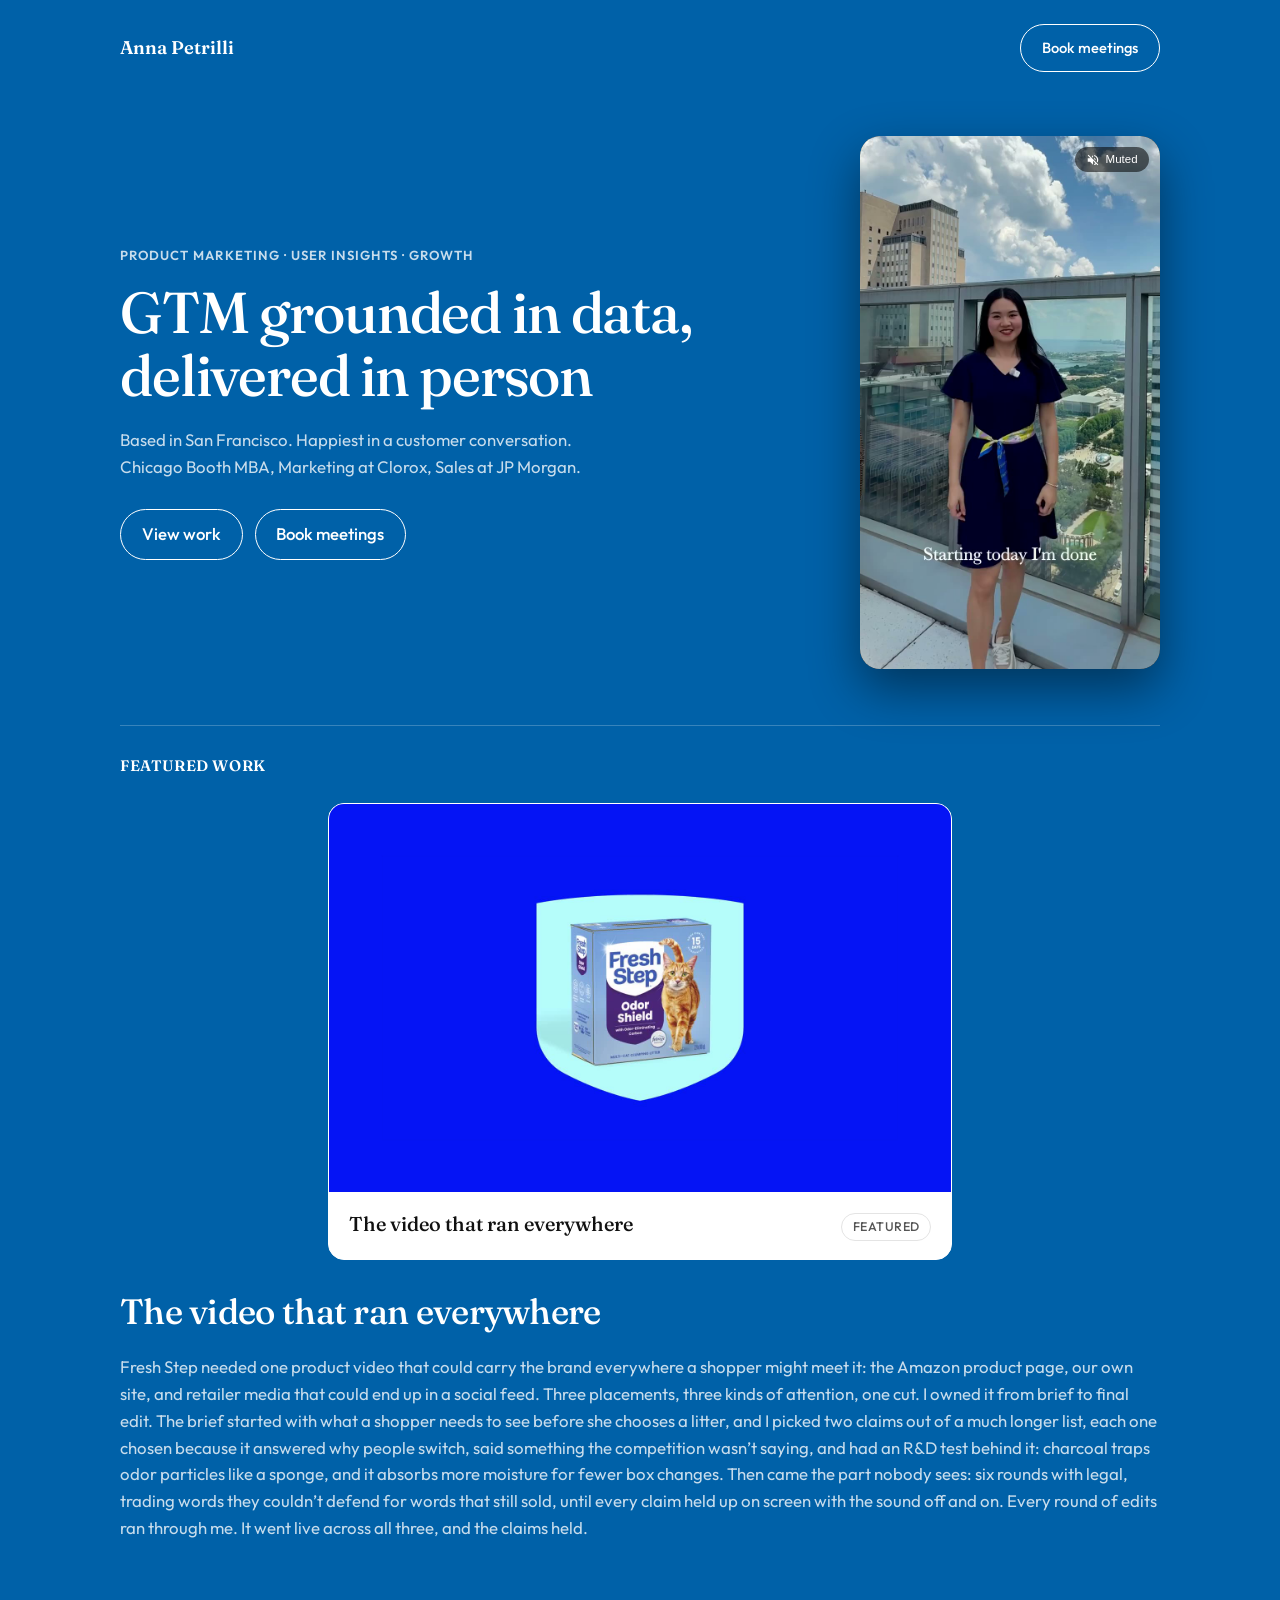
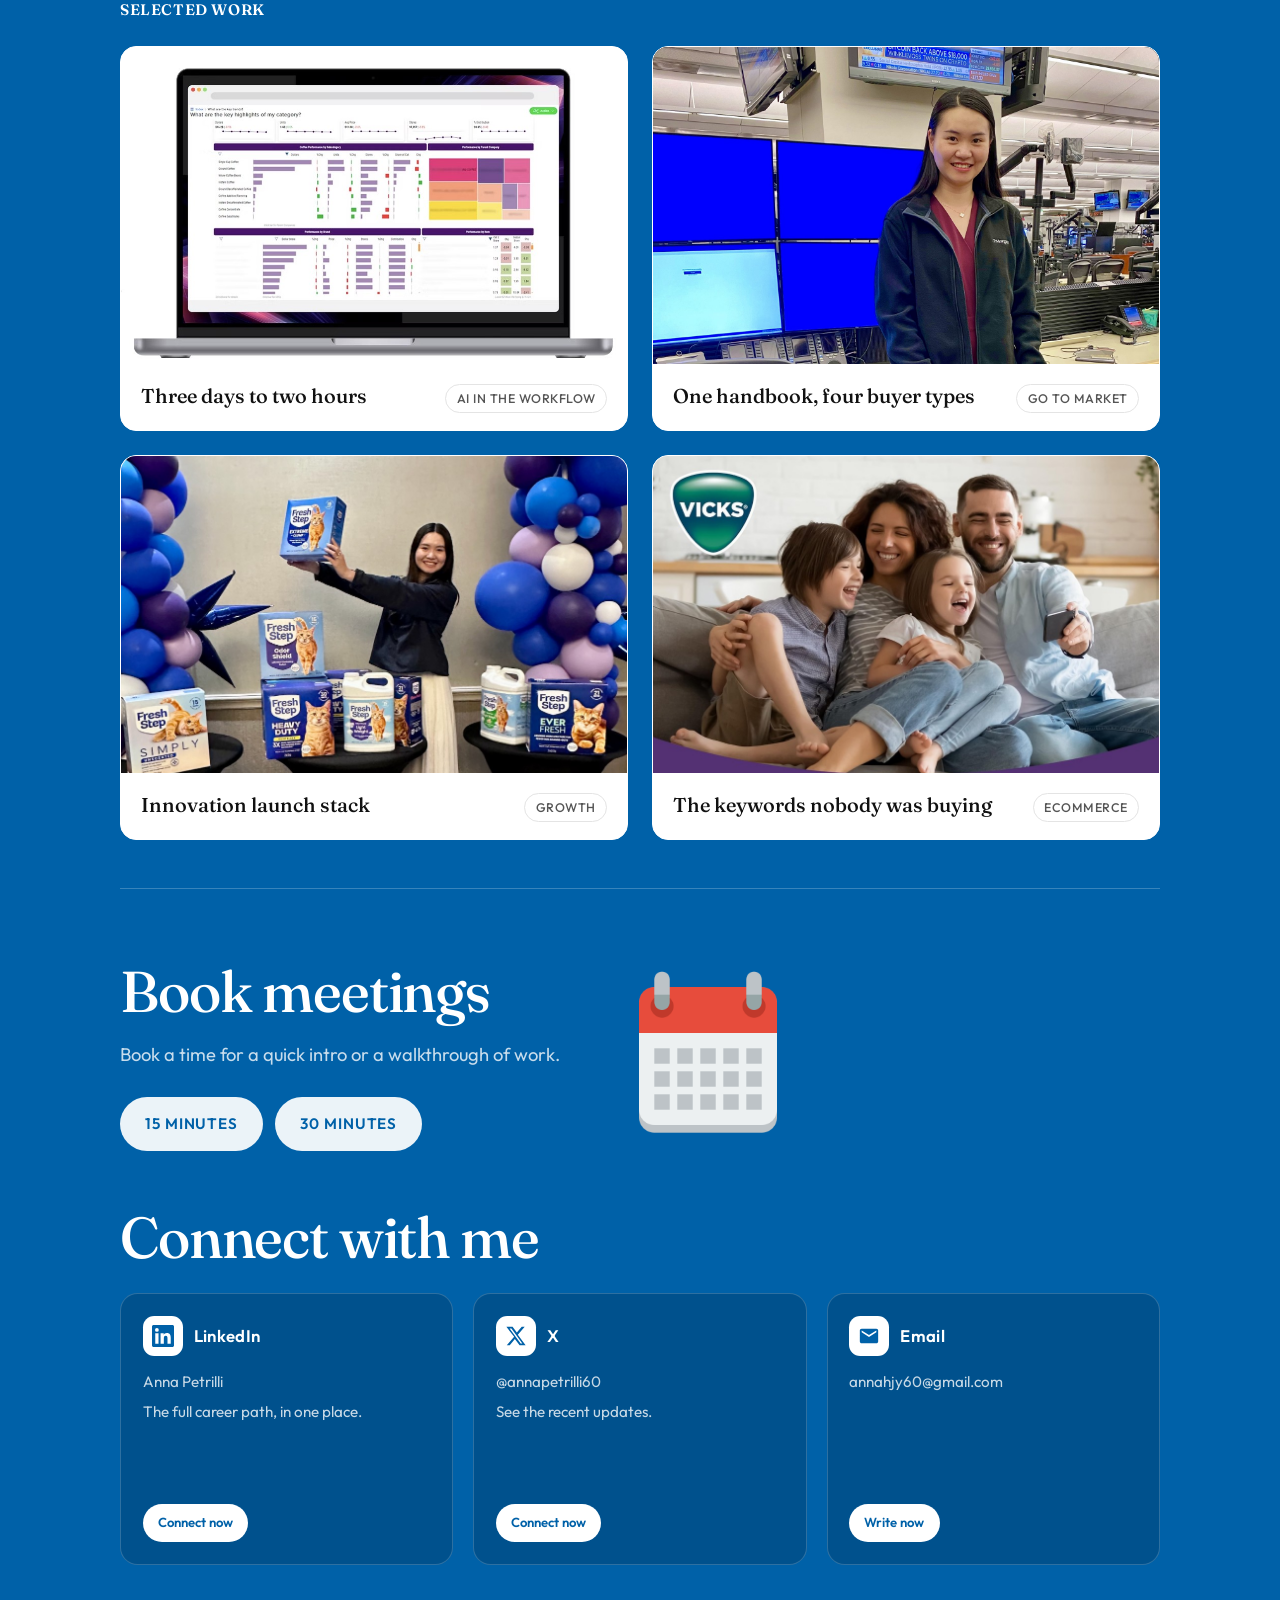
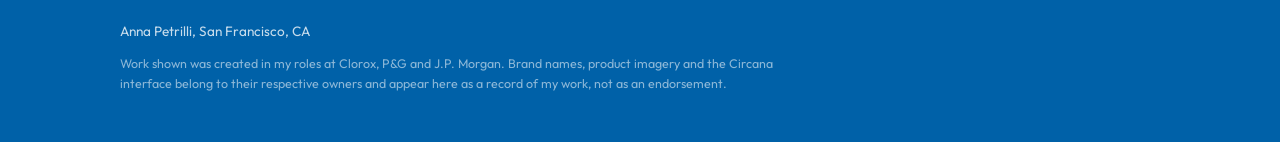
==== index.html @ f895dcdb "Update index.html" ====
<!DOCTYPE html>
<html lang="en">
  <head>
    <meta charset="utf-8" />
    <meta name="viewport" content="width=device-width, initial-scale=1" />
    <title>Anna Petrilli — product marketing</title>
    <meta
      name="description"
      content="Anna Petrilli is a product marketer who turns consumer insight into claims, launches, and the channel math that proves they worked."
    />
    <link rel="icon" href="favicon.svg" type="image/svg+xml" />
    <link rel="icon" href="favicon-32.png" sizes="32x32" type="image/png" />
    <link rel="apple-touch-icon" href="apple-touch-icon.png" />
    <meta name="author" content="Anna Petrilli" />
    <meta property="og:type" content="website" />
    <meta property="article:author" content="Anna Petrilli" />
    <meta property="og:site_name" content="Anna Petrilli" />
    <meta property="og:title" content="Anna Petrilli — GTM grounded in data, delivered in person" />
    <meta
      property="og:description"
      content="Product marketing, consumer insights and growth. Chicago Booth MBA. Brand and ecommerce at Clorox, brand management at P&amp;G, institutional sales at J.P. Morgan."
    />
    <meta property="og:url" content="https://annapetrilli.app/" />
    <meta property="og:image" content="https://annapetrilli.app/images/preview-card-2400.jpg" />
    <meta property="og:image:width" content="2400" />
    <meta property="og:image:height" content="1260" />
    <meta name="twitter:card" content="summary_large_image" />
    <meta name="twitter:site" content="@AnnaPetrilli60" />
    <meta name="twitter:title" content="Anna Petrilli — GTM grounded in data, delivered in person" />
    <meta
      name="twitter:description"
      content="Product marketing, consumer insights and growth. Chicago Booth MBA. Brand and ecommerce at Clorox, brand management at P&amp;G, institutional sales at J.P. Morgan."
    />
    <meta name="twitter:image" content="https://annapetrilli.app/images/preview-card-2400.jpg" />
    <link rel="preconnect" href="https://fonts.googleapis.com" />
    <link rel="preconnect" href="https://fonts.gstatic.com" crossorigin />
    <link
      href="https://fonts.googleapis.com/css2?family=Fraunces:ital,opsz,wght@0,9..144,500;0,9..144,600;1,9..144,500&family=Outfit:wght@400;500;600&display=swap"
      rel="stylesheet"
    />
    <link rel="stylesheet" href="styles.css?v=28" />
  </head>
  <body>
    <header class="site-header">
      <a class="mark" href="#top">Anna Petrilli</a>
      <nav>
        <a class="button" href="#contact">Book meetings</a>
      </nav>
    </header>

    <main id="top">
      <section class="hero">
        <div class="hero-copy">
          <p class="eyebrow">Product marketing · user insights · growth</p>
          <h1>GTM grounded in data, delivered in person</h1>
          <p class="lede">
            Based in San Francisco. Happiest in a customer conversation.<br />
            Chicago Booth MBA, Marketing at Clorox, Sales at JP Morgan.
          </p>
          <div class="hero-actions">
            <a class="button" href="#work">View work</a>
            <a class="button" href="#contact">Book meetings</a>
          </div>
        </div>
        <button
          class="hero-media"
          type="button"
          data-open="hero"
          aria-label="Play the intro with sound"
        >
          <video
            autoplay
            muted
            loop
            playsinline
            poster="media/hero-intro.jpg?v=2"
            aria-label="Anna talking to camera"
          >
            <source src="media/hero-intro.mp4?v=3" type="video/mp4" />
          </video>
          <span class="hero-sound" aria-hidden="true">
            <svg viewBox="0 0 24 24" width="14" height="14">
              <path
                fill="currentColor"
                d="M16.5 12c0-1.77-1.02-3.29-2.5-4.03v2.21l2.45 2.45c.03-.2.05-.41.05-.63zm2.5 0c0 .94-.2 1.82-.54 2.64l1.51 1.51C20.63 14.91 21 13.5 21 12c0-4.28-2.99-7.86-7-8.77v2.06c2.89.86 5 3.54 5 6.71zM4.27 3 3 4.27 7.73 9H3v6h4l5 5v-6.73l4.25 4.25c-.67.52-1.42.93-2.25 1.18v2.06c1.38-.31 2.63-.95 3.69-1.81L19.73 21 21 19.73 4.27 3zM12 4 9.91 6.09 12 8.18V4z"
              />
            </svg>
            Muted
          </span>
        </button>
      </section>

      <section id="work" class="work">
        <h2>Featured work</h2>

        <div class="featured">
          <button class="card" type="button" data-open="spot">
            <div class="card-media">
              <img
                src="media/fresh-step-card.png?v=2"
                alt="Still from the Fresh Step product video"
              />
            </div>
            <div class="card-text">
              <p class="card-title">The video that ran everywhere</p>
              <p class="card-tag">Featured</p>
            </div>
          </button>
        <article class="featured-story">
          <h3>The video that ran everywhere</h3>
          <p>
            Fresh Step needed one product video that could carry the brand
            everywhere a shopper might meet it: the Amazon product page, our own
            site, and retailer media that could end up in a social feed. Three
            placements, three kinds of attention, one cut. I owned it from brief
            to final edit. The brief started with what a shopper needs to see
            before she chooses a litter, and I picked two claims out of a much
            longer list, each one chosen because it answered why people switch,
            said something the competition wasn’t saying, and had an R&amp;D test
            behind it: charcoal traps odor particles like a sponge, and it
            absorbs more moisture for fewer box changes. Then came the part
            nobody sees: six rounds with legal, trading words they couldn’t
            defend for words that still sold, until every claim held up on
            screen with the sound off and on. Every round of edits ran through
            me. It went live across all three, and the claims held.
          </p>
        </article>
        </div>

        <h2>Selected work</h2>
        <div class="grid">

          <button class="card" type="button" data-open="circana">
            <div class="card-media">
              <img
                src="images/circana-dashboard.jpg"
                alt="Circana category dashboard on a laptop"
                loading="lazy"
              />
            </div>
            <div class="card-text">
              <p class="card-title">Three days to two hours</p>
              <p class="card-tag">AI in the workflow</p>
            </div>
          </button>

          <button class="card" type="button" data-open="jpm">
            <div class="card-media">
              <img
                class="jpm-photo"
                src="images/jpm-trading-floor.jpg"
                alt="Anna on the J.P. Morgan trading floor"
                loading="lazy"
              />
            </div>
            <div class="card-text">
              <p class="card-title">One handbook, four buyer types</p>
              <p class="card-tag">Go to market</p>
            </div>
          </button>

          <button class="card" type="button" data-open="launch">
            <div class="card-media">
              <img
                class="launch-photo"
                src="images/fresh-step-launch.jpg?v=2"
                alt="Anna with the Fresh Step innovation lineup"
                loading="lazy"
              />
            </div>
            <div class="card-text">
              <p class="card-title">Innovation launch stack</p>
              <p class="card-tag">Growth</p>
            </div>
          </button>

          <button class="card" type="button" data-open="zzzquil">
            <div class="card-media">
              <img
                src="images/vicks-family.jpg?v=1"
                alt="Vicks family campaign creative"
                loading="lazy"
              />
            </div>
            <div class="card-text">
              <p class="card-title">The keywords nobody was buying</p>
              <p class="card-tag">Ecommerce</p>
            </div>
          </button>
        </div>
      </section>

      <section id="contact" class="contact">
        <div class="get-in-touch">
          <div class="get-in-touch-copy">
            <h2>Book meetings</h2>
            <p>
              Book a time for a quick intro or a walkthrough of work.
            </p>
            <div class="booking">
              <a
                class="button button-solid"
                href="https://cal.com/anna-petrilli/15min-meeting"
                >15 minutes</a
              >
              <a
                class="button button-solid"
                href="https://cal.com/anna-petrilli/30min-meeting"
                >30 minutes</a
              >
            </div>
          </div>
          <img
            class="cal-mark"
            src="images/calendar.png?v=2"
            alt=""
          />
        </div>

        <div class="connect">
          <h2>Connect with me</h2>
          <div class="connect-grid">
            <a
              class="connect-card"
              href="https://www.linkedin.com/in/apetrilli60"
              rel="me"
            >
              <div class="connect-top">
                <span class="connect-icon" aria-hidden="true">
                  <svg viewBox="0 0 24 24" width="22" height="22">
                    <path
                      fill="currentColor"
                      d="M20.45 20.45h-3.55v-5.57c0-1.33-.03-3.04-1.85-3.04-1.85 0-2.14 1.45-2.14 2.94v5.67H9.35V9h3.41v1.56h.05c.48-.9 1.64-1.85 3.37-1.85 3.6 0 4.27 2.37 4.27 5.46v6.28zM5.34 7.43a2.06 2.06 0 1 1 0-4.12 2.06 2.06 0 0 1 0 4.12zM7.12 20.45H3.56V9h3.56v11.45zM22.23 0H1.77C.79 0 0 .77 0 1.73v20.54C0 23.23.79 24 1.77 24h20.46c.98 0 1.77-.77 1.77-1.73V1.73C24 .77 23.21 0 22.23 0z"
                    />
                  </svg>
                </span>
                <span class="connect-label">LinkedIn</span>
              </div>
              <p class="connect-handle">Anna Petrilli</p>
              <p class="connect-copy">The full career path, in one place.</p>
              <span class="connect-cta">Connect now</span>
            </a>

            <a
              class="connect-card"
              href="https://x.com/annapetrilli60"
              rel="me noopener"
            >
              <div class="connect-top">
                <span class="connect-icon" aria-hidden="true">
                  <svg viewBox="0 0 24 24" width="22" height="22">
                    <path
                      fill="currentColor"
                      d="M18.244 2H21.5l-7.5 8.57L22.5 22h-6.59l-5.16-6.74L5.2 22H1.94l8.03-9.17L1.5 2h6.76l4.66 6.18L18.244 2zm-1.16 18.2h1.83L7.01 3.7H5.05l12.03 16.5z"
                    />
                  </svg>
                </span>
                <span class="connect-label">X</span>
              </div>
              <p class="connect-handle">@annapetrilli60</p>
              <p class="connect-copy">See the recent updates.</p>
              <span class="connect-cta">Connect now</span>
            </a>

            <a class="connect-card" href="mailto:annahjy60@gmail.com">
              <div class="connect-top">
                <span class="connect-icon" aria-hidden="true">
                  <svg viewBox="0 0 24 24" width="22" height="22">
                    <path
                      fill="currentColor"
                      d="M20 4H4c-1.1 0-2 .9-2 2v12c0 1.1.9 2 2 2h16c1.1 0 2-.9 2-2V6c0-1.1-.9-2-2-2zm0 4-8 5-8-5V6l8 5 8-5v2z"
                    />
                  </svg>
                </span>
                <span class="connect-label">Email</span>
              </div>
              <p class="connect-handle">annahjy60@gmail.com</p>
              <span class="connect-cta">Write now</span>
            </a>
          </div>
        </div>
      </section>
    </main>

    <footer>
      <p>Anna Petrilli, San Francisco, CA</p>
      <p class="disclaimer">
        Work shown was created in my roles at Clorox, P&amp;G and J.P. Morgan.
        Brand names, product imagery and the Circana interface belong to their
        respective owners and appear here as a record of my work, not as an
        endorsement.
      </p>
    </footer>

    <div hidden>
      <article id="story-hero" data-orientation="portrait">
        <p class="story-tag">Intro</p>
        <h3>Anna Petrilli</h3>
        <video controls preload="metadata" playsinline poster="media/hero-intro.jpg?v=2">
          <source src="media/hero-intro.mp4?v=3" type="video/mp4" />
        </video>
      </article>

      <article id="story-spot">
        <p class="story-tag">Featured · Clorox</p>
        <h3>The video that ran everywhere</h3>
        <video
          controls
          preload="metadata"
          playsinline
          poster="media/fresh-step-poster.jpg"
        >
          <source src="media/fresh-step-60s.mp4" type="video/mp4" />
        </video>
      </article>

      <article id="story-circana">
        <p class="story-tag">AI in the workflow · Clorox</p>
        <h3>Three days to two hours</h3>
        <div class="story-frame">
          <img
            src="images/circana-dashboard.jpg"
            alt="Circana category dashboard on a laptop"
          />
        </div>
        <p>
          Every month, two people spent three days in Excel stitching Circana
          reports together and hunting for why revenue moved. Slow, ad hoc and
          rebuilt from scratch. I consolidated every report into a single pull,
          then built an AI topline analysis skill that reads the drivers behind
          the number, not just the number. Same monthly question. New runtime:
          about two hours. AI didn’t replace anyone’s judgment. It removed
          the grind, so the team spent its time on the only thing that mattered:
          deciding where to act and how to win.
        </p>
      </article>

      <article id="story-jpm">
        <p class="story-tag">Go to market · J.P. Morgan</p>
        <h3>One handbook, four buyer types</h3>
        <div class="story-frame">
          <img
            class="jpm-photo"
            src="images/jpm-trading-floor.jpg"
            alt="Anna on the J.P. Morgan trading floor"
          />
        </div>
        <p>
          A newly formed credit group at J.P. Morgan was sitting on inventory
          nobody had a sales motion for: synthetic credit, tranched exposure,
          assets the bank wanted off its balance sheet. No single buyer wanted
          all of it. So I stopped pitching and started segmenting. Public
          finance buyers could read the tax angle. Credit analyst shops could
          underwrite the risk. Hedge funds wanted the yield. Instead of a pitch
          per buyer, I built one handbook organized by asset, so a client on the
          West Coast roadshow could pick what was worth a second conversation.
          Roadshow follow ups generated an additional $300MM in traded
          notional, 200% above expectations.
        </p>
      </article>

      <article id="story-launch">
        <p class="story-tag">Growth · Clorox</p>
        <h3>Innovation launch stack</h3>
        <div class="story-frame">
          <img
            class="launch-photo"
            src="images/fresh-step-launch.jpg?v=2"
            alt="Anna with the Fresh Step innovation lineup"
          />
        </div>
        <p>
          Specialty brands were crowding the litter aisle, and Fresh Step needed
          an innovation launch that would actually move. I built the whole stack
          behind it: the claim, the creative, the consumer test that proved the
          claim landed, and the forecast that told Walmart and Target what to
          expect. Then I walked into those retail meetings and presented it. Two
          months after launch, sales were up 60 percent against the prior
          period. Not because any single piece was clever, but because each
          piece was built to prove the one before it.
        </p>
      </article>

      <article id="story-zzzquil">
        <p class="story-tag">Ecommerce · P&amp;G</p>
        <h3>The keywords nobody was buying</h3>
        <div class="story-frame">
          <img
            src="images/vicks-family.jpg?v=1"
            alt="Vicks family campaign creative"
          />
        </div>
        <p>
          ZzzQuil Kids was telling parents it worked faster. Parents weren’t
          buying speed. They were buying a quiet house and a kid who slept
          through the night. I moved the brand from the functional claim to the
          emotional one, and the imagery from kids alone to parent and child
          together. Then I looked at where the money was going on Amazon: paid
          search sat on branded terms and a narrow phrase like “children’s
          sleep,” while the traffic lived in “kids sleep” and Spanish category
          terms nobody had bought. I rebuilt the keyword list and the listing’s
          hidden search terms around the language shoppers actually used.
          Conversion rose 15 percent.
        </p>
      </article>
    </div>

    <dialog class="story-dialog" id="story-dialog" aria-labelledby="dialog-title">
      <button class="dialog-close" type="button" aria-label="Close story">
        Close
      </button>
      <div class="dialog-body"></div>
    </dialog>

    <script src="script.js?v=11"></script>
  </body>
</html>
---- styles.css ----
:root {
  --paper: #0061a8;
  --ink: #fff;
  --muted: rgba(255, 255, 255, 0.78);
  --rule: rgba(255, 255, 255, 0.22);
  --card: #fff;
  --card-ink: #111;
  --card-muted: #555;
  --card-rule: #e4e4e4;
  --accent: #fff;
  --accent-hover: #d6e8f5;
  --tile: #00487d;
  --tile-alt: #003d6b;
}

*,
*::before,
*::after {
  box-sizing: border-box;
}

html {
  scroll-behavior: smooth;
}

body {
  margin: 0;
  min-height: 100vh;
  color: var(--ink);
  background: var(--paper);
  font-family: Outfit, system-ui, sans-serif;
  font-size: 1.05rem;
  line-height: 1.6;
}

a {
  color: var(--accent);
  text-underline-offset: 0.18em;
}

a:hover {
  color: var(--accent-hover);
}

.site-header,
main,
footer {
  width: min(1040px, calc(100% - 2.5rem));
  margin-inline: auto;
}

.site-header {
  display: flex;
  align-items: center;
  justify-content: space-between;
  gap: 1rem;
  padding: 1.5rem 0 0;
}

.mark {
  margin: 0;
  color: var(--ink);
  font-family: Fraunces, Georgia, serif;
  font-size: 1.15rem;
  font-weight: 600;
  text-decoration: none;
}

nav {
  display: flex;
  gap: 1.25rem;
  font-size: 0.92rem;
}

nav a {
  color: var(--muted);
  text-decoration: none;
}

nav a:hover {
  color: var(--ink);
}

nav .button {
  color: var(--ink);
}

nav .button:hover {
  background: var(--ink);
  color: var(--paper);
}

/* Hero */

.hero {
  display: grid;
  grid-template-columns: 1.4fr 1fr;
  align-items: center;
  gap: 3rem;
  padding: 4rem 0 3.5rem;
}

.eyebrow {
  margin: 0 0 1rem;
  color: var(--muted);
  font-size: 0.82rem;
  font-weight: 600;
  letter-spacing: 0.08em;
  text-transform: uppercase;
}

h1 {
  margin: 0 0 1.25rem;
  font-family: Fraunces, Georgia, serif;
  font-size: clamp(2.2rem, 5.2vw, 3.6rem);
  font-weight: 500;
  font-optical-sizing: auto;
  line-height: 1.08;
  letter-spacing: -0.02em;
}

.lede {
  margin: 0 0 1.75rem;
  max-width: 34rem;
  color: var(--muted);
}

.hero-actions {
  display: flex;
  flex-wrap: wrap;
  align-items: center;
  gap: 0.75rem;
}

.button {
  display: inline-flex;
  align-items: center;
  gap: 0.45rem;
  padding: 0.7rem 1.3rem;
  border: 1px solid var(--ink);
  border-radius: 999px;
  background: transparent;
  color: var(--ink);
  font-weight: 500;
  text-decoration: none;
}

.button:hover {
  background: var(--ink);
  color: var(--paper);
}

.button-solid,
.button-nav {
  border-color: transparent;
  background: rgba(255, 255, 255, 0.92);
  color: var(--paper);
  font-size: 0.82rem;
  font-weight: 600;
  letter-spacing: 0.06em;
  text-transform: uppercase;
}

.button-solid:hover,
.button-nav:hover {
  background: #fff;
  color: var(--paper);
}

.button-solid {
  font-size: 0.95rem;
  padding: 0.85rem 1.5rem;
}

.hero-media {
  position: relative;
  display: block;
  justify-self: end;
  width: min(100%, 300px);
  aspect-ratio: 9 / 16;
  padding: 0;
  overflow: hidden;
  border: 0;
  border-radius: 1.25rem;
  background: #111;
  box-shadow: 0 20px 50px rgba(0, 0, 0, 0.45);
  cursor: pointer;
  transition: transform 0.2s ease, box-shadow 0.2s ease;
}

.hero-media:hover,
.hero-media:focus-visible {
  transform: translateY(-3px);
  box-shadow: 0 26px 60px rgba(0, 0, 0, 0.5);
}

.hero-media video {
  display: block;
  width: 100%;
  height: 100%;
  object-fit: cover;
}

.hero-sound {
  position: absolute;
  top: 0.7rem;
  right: 0.7rem;
  display: inline-flex;
  align-items: center;
  gap: 0.35rem;
  padding: 0.35rem 0.7rem;
  border-radius: 999px;
  background: rgba(0, 0, 0, 0.55);
  color: #fff;
  font-size: 0.72rem;
  font-weight: 500;
  line-height: 1;
}

/* Sections */

.work {
  padding: 0 0 3rem;
  border-top: 1px solid var(--rule);
}

.featured {
  margin-bottom: 3.5rem;
}

.featured .card {
  width: min(100%, 60%);
  margin-inline: auto;
}

.featured .card-media {
  aspect-ratio: 16 / 10;
  background: #0515f5;
}

.featured-story {
  max-width: none;
  padding: 1.5rem 0 0;
}

.featured-story h3 {
  margin: 0 0 0.85rem;
  font-family: Fraunces, Georgia, serif;
  font-size: clamp(1.6rem, 3.2vw, 2.2rem);
  font-weight: 500;
  letter-spacing: -0.02em;
}

.featured-story p {
  margin: 0;
  color: var(--muted);
}

.contact {
  border-top: 1px solid var(--rule);
}

h2 {
  margin: 1.75rem 0 1.5rem;
  font-family: Fraunces, Georgia, serif;
  font-size: 0.95rem;
  font-weight: 600;
  letter-spacing: 0.04em;
  text-transform: uppercase;
}

/* Work grid */

.grid {
  display: grid;
  grid-template-columns: repeat(2, 1fr);
  gap: 1.5rem;
}

.card {
  display: block;
  width: 100%;
  margin: 0;
  padding: 0;
  overflow: hidden;
  border: 1px solid var(--card);
  border-radius: 1rem;
  background: var(--card);
  color: var(--card-ink);
  font: inherit;
  text-align: left;
  text-decoration: none;
  cursor: pointer;
  transition: transform 0.2s ease, box-shadow 0.2s ease;
}

.card:hover {
  color: var(--card-ink);
  transform: translateY(-3px);
  box-shadow: 0 14px 34px rgba(0, 0, 0, 0.22);
}

.card-media {
  aspect-ratio: 16 / 10;
  overflow: hidden;
  background: #111;
}

.card-media img,
.card-media video {
  display: block;
  width: 100%;
  height: 100%;
  object-fit: cover;
}

.jpm-photo {
  object-position: 58% 40%;
}

.tile {
  display: flex;
  flex-direction: column;
  align-items: flex-start;
  justify-content: flex-end;
  padding: 1.5rem;
  background: var(--tile);
  color: var(--ink);
}

.tile-alt {
  background: var(--tile-alt);
}

.tile .big {
  font-family: Fraunces, Georgia, serif;
  font-size: clamp(3rem, 7vw, 4.5rem);
  font-weight: 500;
  line-height: 1;
  letter-spacing: -0.03em;
}

.tile .small {
  margin-top: 0.5rem;
  font-size: 0.95rem;
  opacity: 0.85;
}

.card-text {
  display: flex;
  align-items: baseline;
  justify-content: space-between;
  gap: 1rem;
  padding: 1rem 1.25rem 1.1rem;
}

.card-title {
  margin: 0;
  font-family: Fraunces, Georgia, serif;
  font-size: 1.25rem;
  font-weight: 500;
}

.card-tag {
  margin: 0;
  flex-shrink: 0;
  padding: 0.2rem 0.65rem;
  border: 1px solid var(--card-rule);
  border-radius: 999px;
  color: var(--card-muted);
  font-size: 0.78rem;
  font-weight: 500;
  letter-spacing: 0.04em;
  text-transform: uppercase;
}

/* Story overlay */

.story-dialog {
  width: min(800px, calc(100% - 2rem));
  max-height: min(88vh, 900px);
  padding: 1.5rem 1.5rem 1.75rem;
  overflow: auto;
  border: 1px solid #fff;
  border-radius: 1rem;
  background: #fff;
  color: var(--card-ink);
  box-shadow: 0 24px 80px rgba(0, 0, 0, 0.7);
}

.story-dialog.video-only {
  width: min(1120px, calc(100% - 1.5rem));
  max-height: min(94vh, 920px);
  padding: 0.7rem 0.75rem 0.85rem;
}

.story-dialog.video-only .story-tag,
.story-dialog.video-only h3 {
  display: none;
}

/* The [open] guard keeps the closed dialog's UA display: none intact. */
.story-dialog.video-only[open] {
  display: flex;
  flex-direction: column;
}

.story-dialog.video-only .dialog-body {
  order: 1;
}

.story-dialog.video-only .dialog-close {
  order: 2;
  margin: 0.7rem auto 0;
}

.story-dialog.video-only video {
  width: 100%;
  max-height: calc(94vh - 3.25rem);
  margin: 0;
  object-fit: contain;
}

/* Portrait clips are sized off viewport height so they never letterbox. */
.story-dialog.video-only.video-portrait {
  width: min(26rem, 48vh, calc(100% - 1.5rem));
}

.story-dialog.video-only.video-portrait video {
  aspect-ratio: 9 / 16;
  object-fit: cover;
}

.dialog-close {
  display: block;
  margin: 0 0 1.25rem auto;
  padding: 0.35rem 0.7rem;
  border: 1px solid var(--card-ink);
  border-radius: 999px;
  background: transparent;
  color: var(--card-ink);
  font: inherit;
  font-size: 0.85rem;
  cursor: pointer;
}

.dialog-close:hover {
  background: var(--card-ink);
  color: #fff;
}

.story-tag {
  margin: 0 0 0.35rem;
  color: var(--card-muted);
  font-size: 0.8rem;
  font-weight: 600;
  letter-spacing: 0.06em;
  text-transform: uppercase;
}

.dialog-body h3 {
  margin: 0 0 1rem;
  font-family: Fraunces, Georgia, serif;
  font-size: 1.6rem;
  font-weight: 500;
  letter-spacing: -0.01em;
}

.dialog-body p {
  margin: 0;
  color: var(--card-muted);
}

.dialog-body video {
  display: block;
  width: 100%;
  margin: 0 0 1.1rem;
  border-radius: 0.6rem;
  background: #000;
}

.dialog-body .story-frame {
  aspect-ratio: 16 / 9;
  overflow: hidden;
  margin: 0 0 1.1rem;
  border-radius: 0.6rem;
  background: #111;
}

.dialog-body .story-frame img {
  display: block;
  width: 100%;
  height: 100%;
  object-fit: cover;
  margin: 0;
}

.dialog-body .jpm-photo {
  object-position: 58% 40%;
}

/* Contact and footer */

.contact {
  padding: 4.5rem 0 3.5rem;
}

.get-in-touch {
  display: flex;
  align-items: center;
  gap: 3.5rem;
  padding-bottom: 3.5rem;
}

.get-in-touch-copy {
  max-width: 40rem;
}

.get-in-touch h2,
.connect h2 {
  margin: 0 0 1rem;
  font-family: Fraunces, Georgia, serif;
  font-size: clamp(2.2rem, 5.2vw, 3.6rem);
  font-weight: 500;
  font-optical-sizing: auto;
  line-height: 1.08;
  letter-spacing: -0.02em;
  text-transform: none;
}

.cal-mark {
  width: min(11.5rem, 32vw);
  height: auto;
  flex-shrink: 0;
}

.get-in-touch p {
  margin: 0 0 1.75rem;
  max-width: 28rem;
  color: var(--muted);
  font-size: 1.15rem;
}

.booking {
  display: flex;
  flex-wrap: wrap;
  gap: 0.75rem;
}

.connect h2 {
  margin-bottom: 1.5rem;
}

.connect-grid {
  display: grid;
  grid-template-columns: repeat(3, 1fr);
  gap: 1.25rem;
}

.connect-card {
  display: flex;
  flex-direction: column;
  min-height: 17rem;
  padding: 1.4rem 1.35rem 1.35rem;
  border: 1px solid rgba(255, 255, 255, 0.18);
  border-radius: 1.1rem;
  background: rgba(0, 40, 72, 0.28);
  color: var(--ink);
  text-decoration: none;
}

.connect-card:hover {
  background: rgba(0, 32, 60, 0.45);
  color: var(--ink);
}

.connect-top {
  display: flex;
  align-items: center;
  gap: 0.7rem;
}

.connect-icon {
  display: grid;
  place-items: center;
  width: 2.5rem;
  height: 2.5rem;
  border-radius: 0.7rem;
  background: #fff;
  color: var(--paper);
}

.connect-label {
  font-weight: 600;
  letter-spacing: 0.02em;
}

.connect-handle {
  margin: 0.85rem 0 0.4rem;
  color: var(--muted);
  font-size: 0.95rem;
}

.connect-copy {
  margin: 0 0 1.4rem;
  color: var(--muted);
  font-size: 0.95rem;
}

.connect-cta {
  margin-top: auto;
  align-self: flex-start;
  padding: 0.55rem 0.95rem;
  border-radius: 999px;
  background: #fff;
  color: var(--paper);
  font-size: 0.82rem;
  font-weight: 600;
}

footer {
  padding: 0 0 3rem;
}

footer p {
  margin: 0;
  color: var(--muted);
  font-size: 0.85rem;
}

@media (max-width: 760px) {
  .site-header,
  main,
  footer {
    width: min(1040px, calc(100% - 2rem));
  }

  .hero {
    grid-template-columns: 1fr;
    gap: 2rem;
    padding-top: 2.5rem;
  }

  .hero-media {
    justify-self: start;
    width: min(100%, 240px);
  }

  .grid {
    grid-template-columns: 1fr;
  }

  .featured {
    margin-bottom: 2.5rem;
  }

  .featured .card {
    width: 100%;
  }

  .card-text {
    flex-direction: column;
    align-items: flex-start;
    gap: 0.5rem;
  }

  .connect-grid {
    grid-template-columns: 1fr;
  }

  .cal-mark {
    width: 5.5rem;
  }

  nav {
    align-items: center;
  }
}

.disclaimer {
  margin-top: 0.75rem;
  max-width: 44rem;
  font-size: 0.78rem;
  opacity: 0.7;
}
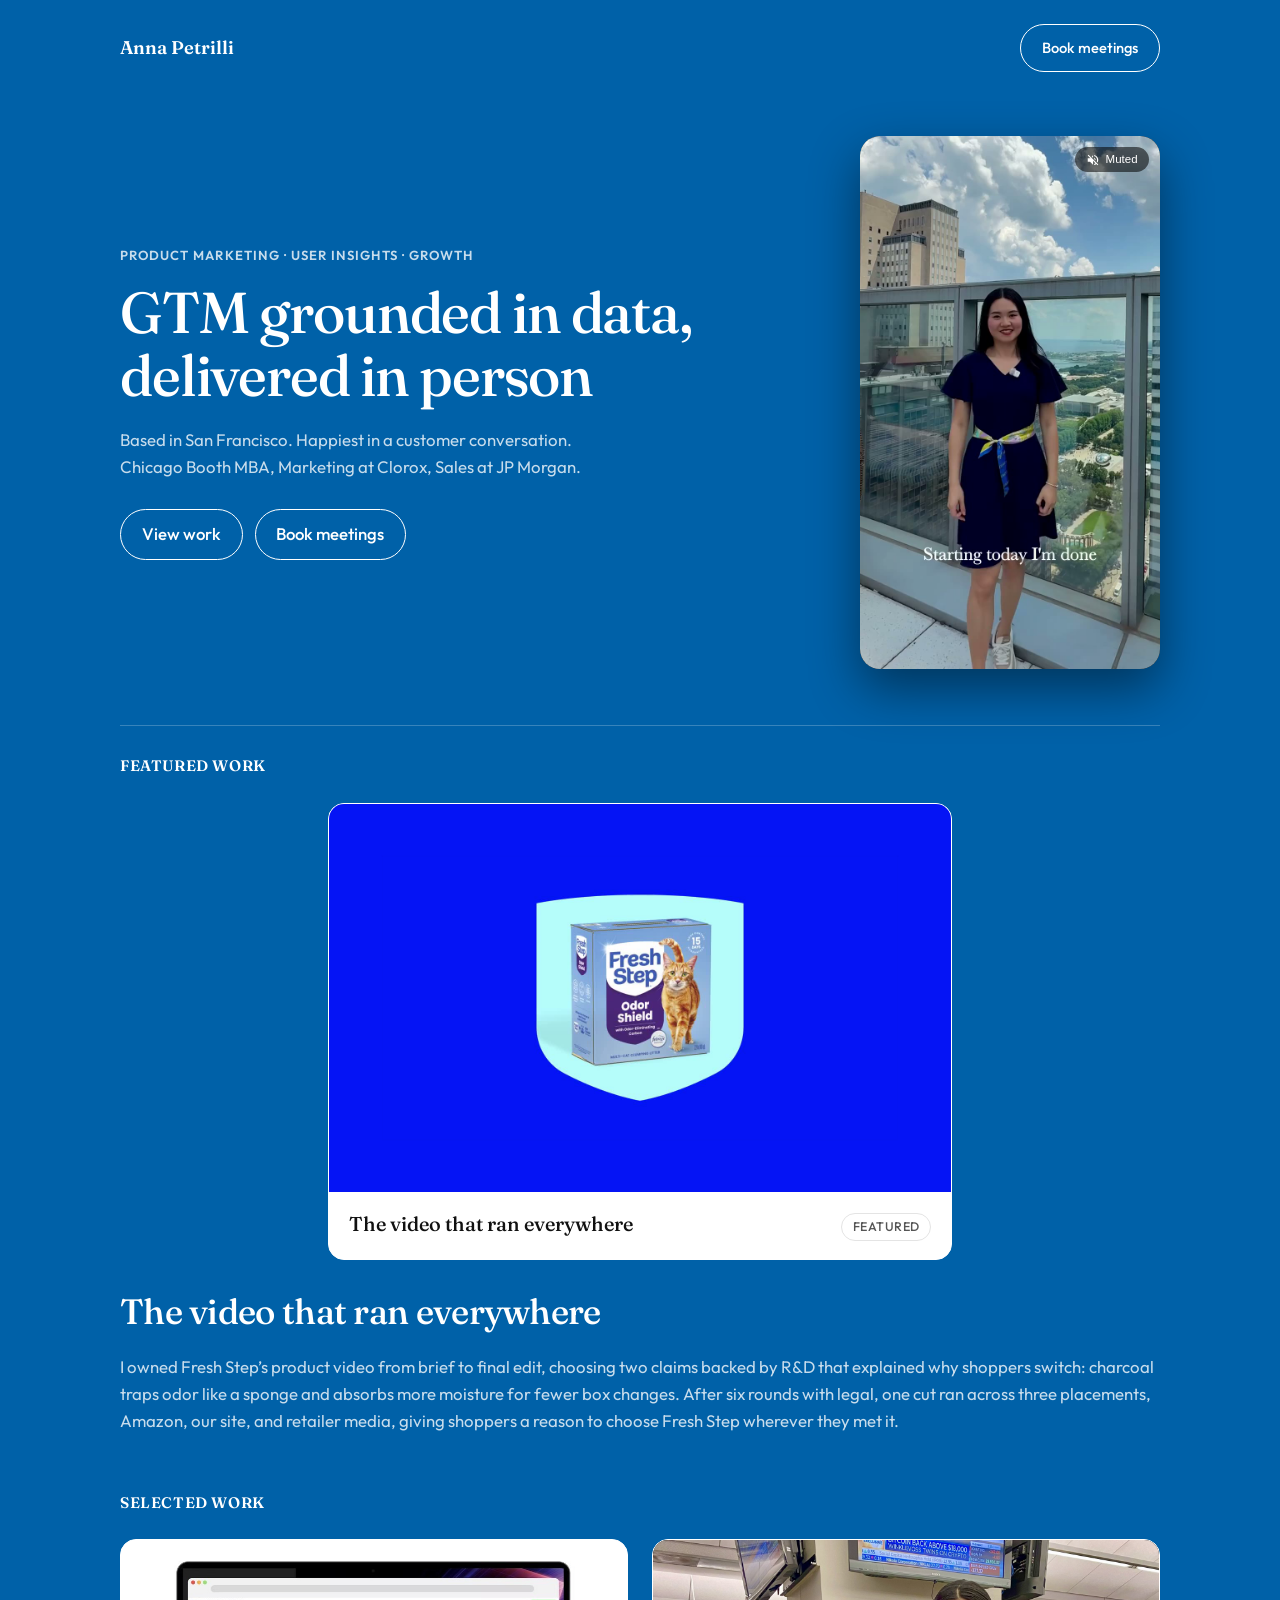
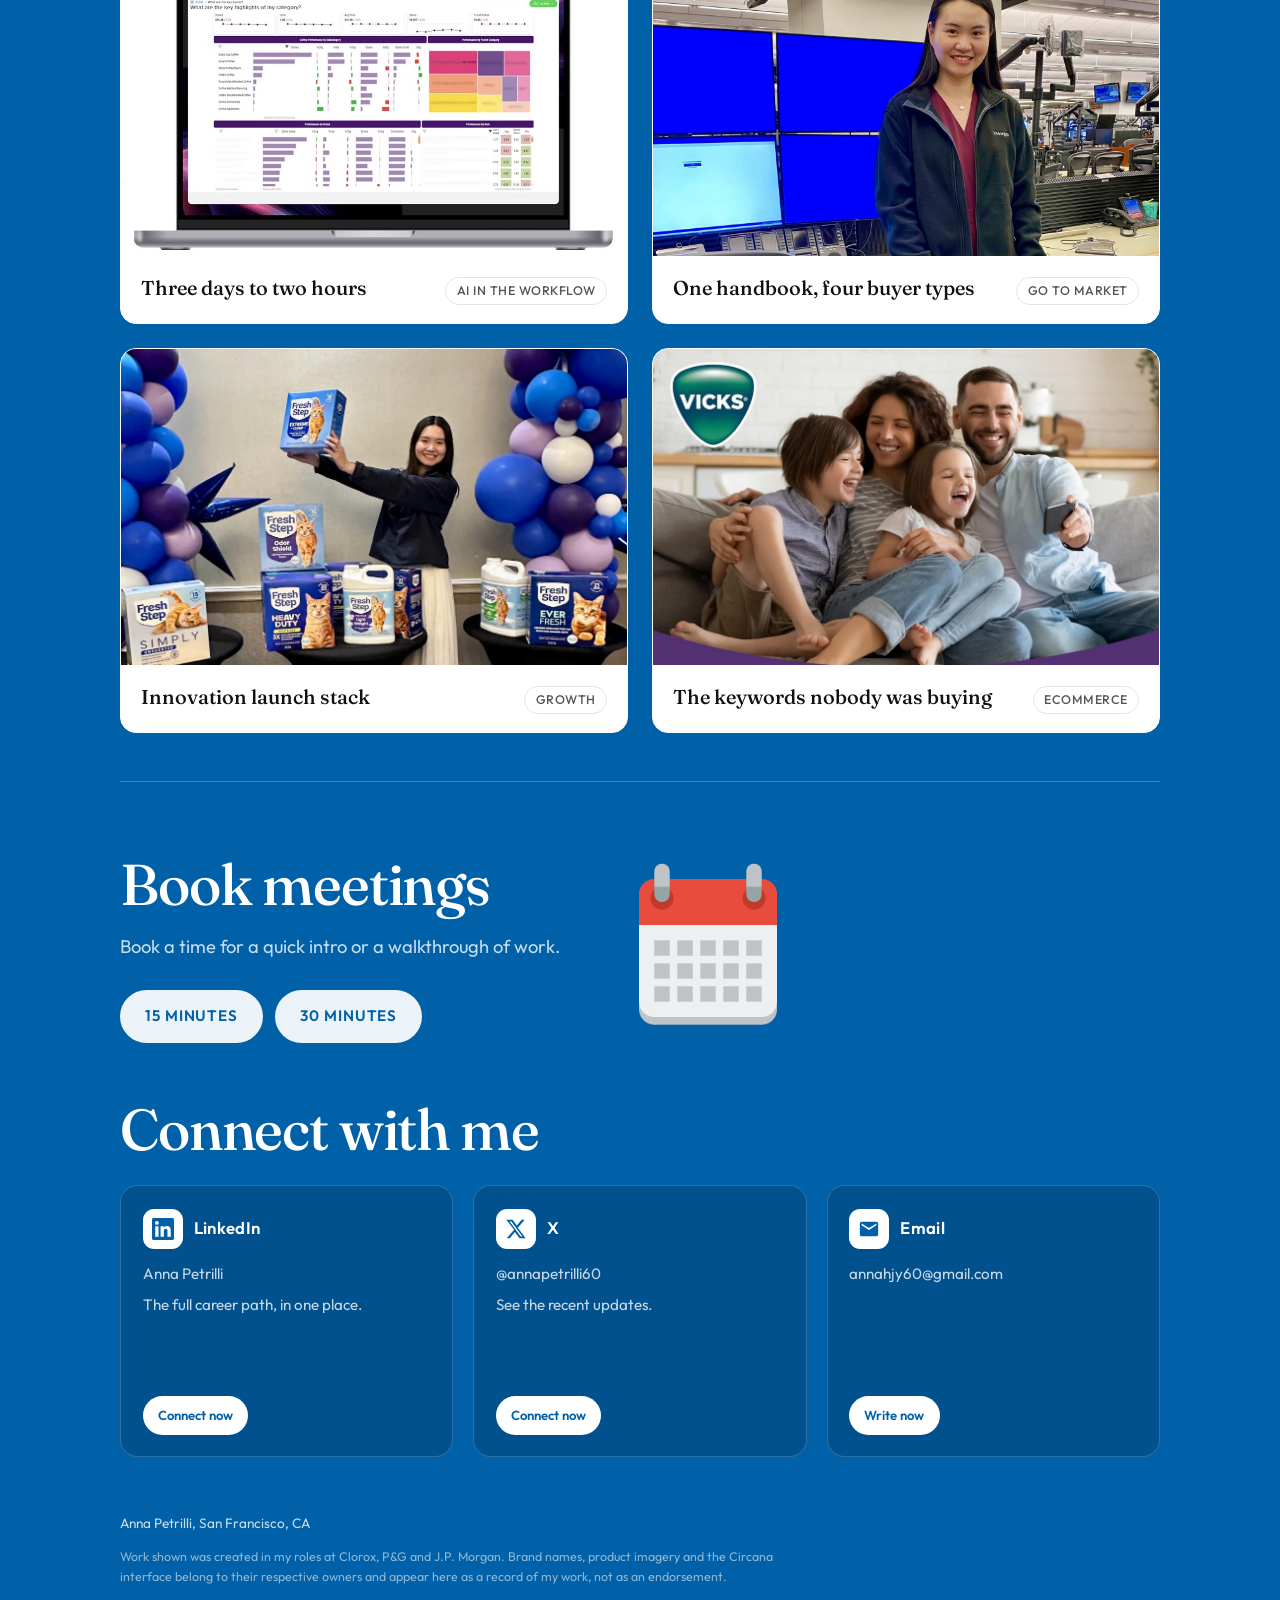
==== commit fe5a32aa: "featured work copy" ====
--- a/index.html
+++ b/index.html
@@ -38,7 +38,7 @@
       href="https://fonts.googleapis.com/css2?family=Fraunces:ital,opsz,wght@0,9..144,500;0,9..144,600;1,9..144,500&family=Outfit:wght@400;500;600&display=swap"
       rel="stylesheet"
     />
-    <link rel="stylesheet" href="styles.css?v=28" />
+    <link rel="stylesheet" href="styles.css?v=29" />
   </head>
   <body>
     <header class="site-header">
@@ -109,20 +109,12 @@
         <article class="featured-story">
           <h3>The video that ran everywhere</h3>
           <p>
-            Fresh Step needed one product video that could carry the brand
-            everywhere a shopper might meet it: the Amazon product page, our own
-            site, and retailer media that could end up in a social feed. Three
-            placements, three kinds of attention, one cut. I owned it from brief
-            to final edit. The brief started with what a shopper needs to see
-            before she chooses a litter, and I picked two claims out of a much
-            longer list, each one chosen because it answered why people switch,
-            said something the competition wasn’t saying, and had an R&amp;D test
-            behind it: charcoal traps odor particles like a sponge, and it
-            absorbs more moisture for fewer box changes. Then came the part
-            nobody sees: six rounds with legal, trading words they couldn’t
-            defend for words that still sold, until every claim held up on
-            screen with the sound off and on. Every round of edits ran through
-            me. It went live across all three, and the claims held.
+            I owned Fresh Step’s product video from brief to final edit,
+            choosing two claims backed by R&amp;D that explained why shoppers
+            switch: charcoal traps odor like a sponge and absorbs more moisture
+            for fewer box changes. After six rounds with legal, one cut ran
+            across three placements, Amazon, our site, and retailer media,
+            giving shoppers a reason to choose Fresh Step wherever they met it.
           </p>
         </article>
         </div>
@@ -312,6 +304,23 @@
         >
           <source src="media/fresh-step-60s.mp4" type="video/mp4" />
         </video>
+        <p>
+          Fresh Step needed one product video that could carry the brand
+          everywhere a shopper might meet it: the Amazon product page, our own
+          site, and retailer media that could end up in a social feed. Three
+          placements, three kinds of attention, one cut. I owned it from brief
+          to final edit. The brief started with what a shopper needs to see
+          before she chooses a litter, and I picked two claims out of a much
+          longer list, each one chosen because it answered why people switch,
+          said something the competition wasn’t saying, and had an R&amp;D test
+          behind it: charcoal traps odor particles like a sponge, and it
+          absorbs more moisture for fewer box changes. Then came the part
+          nobody sees: six rounds with legal, trading words they couldn’t
+          defend for words that still sold, until every claim held up on
+          screen with the sound off and on. Every round of edits ran through
+          me. It went live across all three, giving shoppers a reason to
+          choose Fresh Step wherever they found the brand.
+        </p>
       </article>
 
       <article id="story-circana">
@@ -374,10 +383,11 @@
           an innovation launch that would actually move. I built the whole stack
           behind it: the claim, the creative, the consumer test that proved the
           claim landed, and the forecast that told Walmart and Target what to
-          expect. Then I walked into those retail meetings and presented it. Two
-          months after launch, sales were up 60 percent against the prior
-          period. Not because any single piece was clever, but because each
-          piece was built to prove the one before it.
+          expect. The forecast and the consumer insight carried the buyer
+          meetings, building conviction that the innovation deserved space on
+          shelf. Two months after launch, sales were up 60% against the prior
+          period. The retailers got the win I promised them, and Fresh Step
+          took back the aisle.
         </p>
       </article>
 
@@ -394,13 +404,16 @@
           ZzzQuil Kids was telling parents it worked faster. Parents weren’t
           buying speed. They were buying a quiet house and a kid who slept
           through the night. I moved the brand from the functional claim to the
-          emotional one, and the imagery from kids alone to parent and child
-          together. Then I looked at where the money was going on Amazon: paid
+          emotional one, and the imagery from kids alone to parents and kids
+          together.
+        </p>
+        <p>
+          Then I looked at where the money was going on Amazon: paid
           search sat on branded terms and a narrow phrase like “children’s
-          sleep,” while the traffic lived in “kids sleep” and Spanish category
-          terms nobody had bought. I rebuilt the keyword list and the listing’s
-          hidden search terms around the language shoppers actually used.
-          Conversion rose 15 percent.
+          melatonin,” while the traffic lived in “kids sleep” and Spanish
+          category terms nobody had bought. I rebuilt the keyword list and the
+          listing’s hidden search terms around the language shoppers actually
+          used. Conversion rose 15 percent.
         </p>
       </article>
     </div>
@@ -412,6 +425,6 @@
       <div class="dialog-body"></div>
     </dialog>
 
-    <script src="script.js?v=11"></script>
+    <script src="script.js?v=12"></script>
   </body>
 </html>
--- a/styles.css
+++ b/styles.css
@@ -471,6 +471,10 @@
   color: var(--card-muted);
 }
 
+.dialog-body p + p {
+  margin-top: 1rem;
+}
+
 .dialog-body video {
   display: block;
   width: 100%;
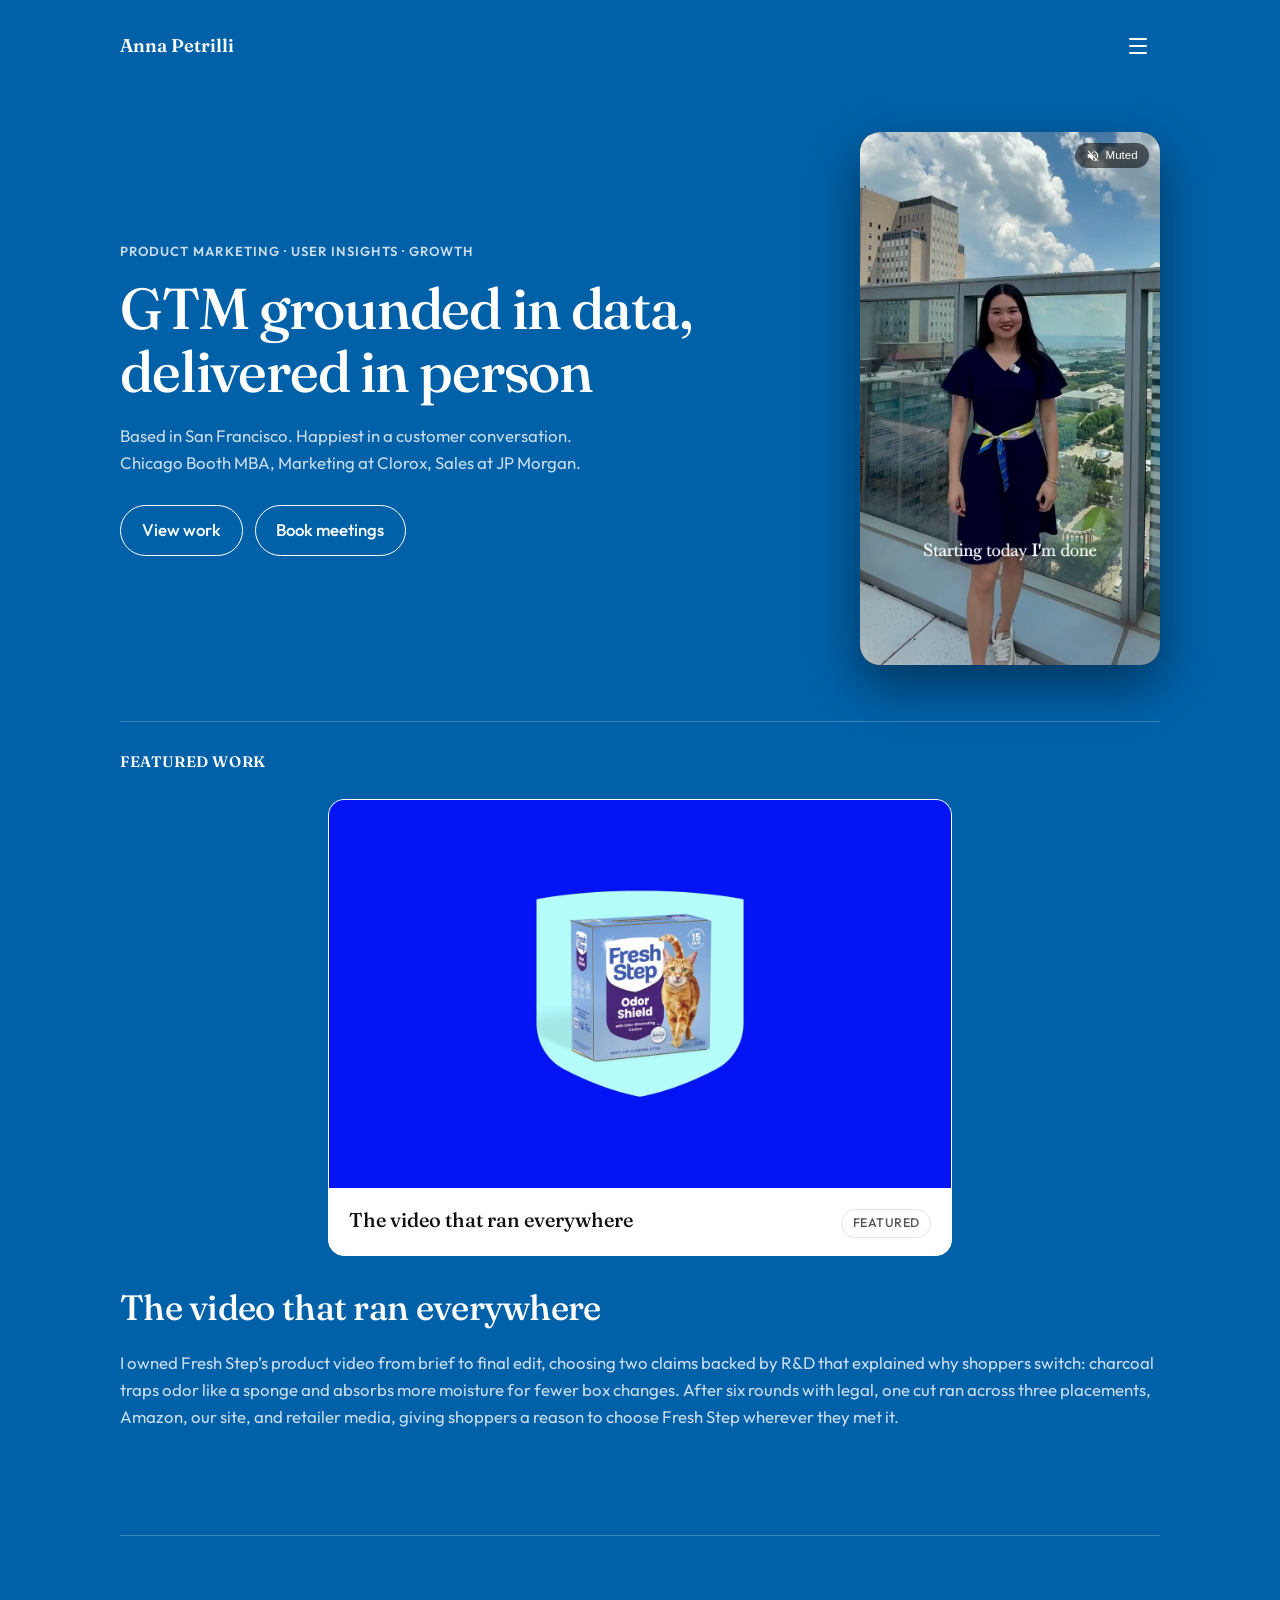
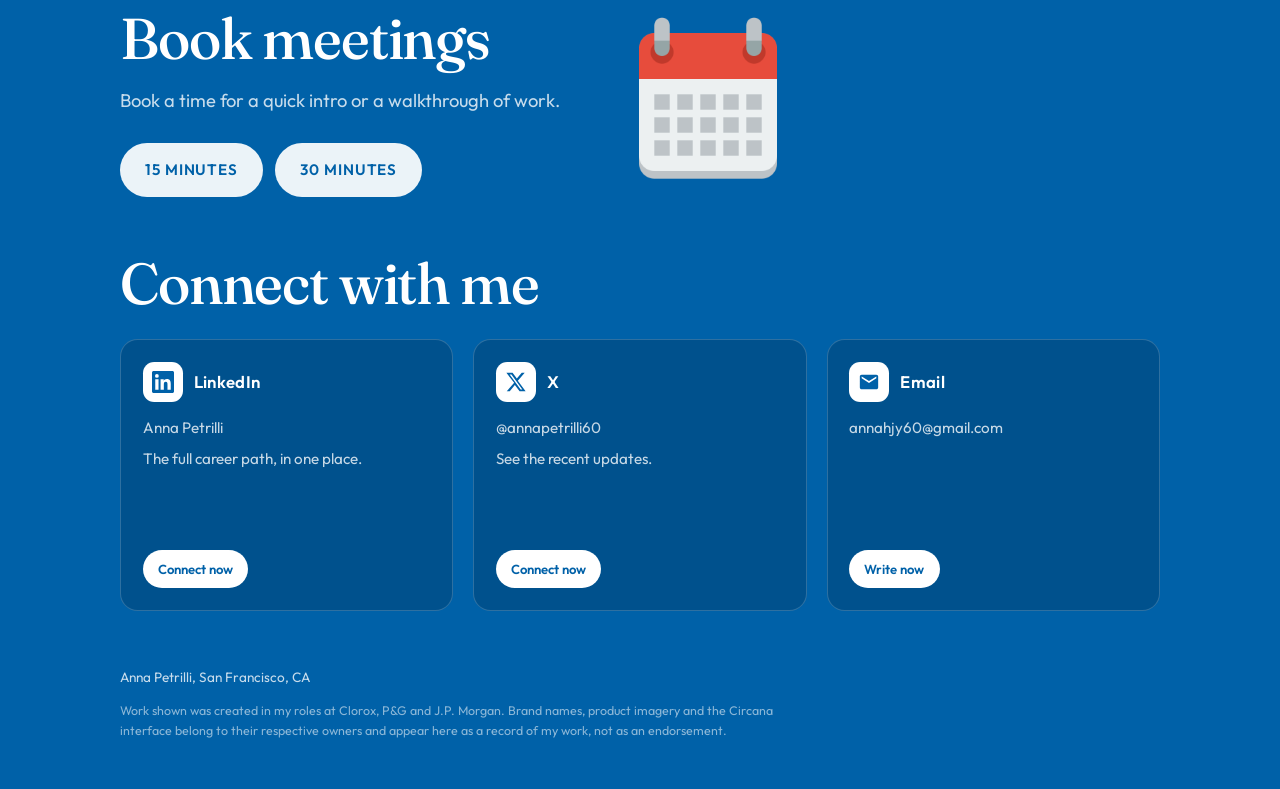
==== commit 1e239125: "selected work as its own page, mobile" ====
--- a/index.html
+++ b/index.html
@@ -38,13 +38,28 @@
       href="https://fonts.googleapis.com/css2?family=Fraunces:ital,opsz,wght@0,9..144,500;0,9..144,600;1,9..144,500&family=Outfit:wght@400;500;600&display=swap"
       rel="stylesheet"
     />
-    <link rel="stylesheet" href="styles.css?v=29" />
+    <link rel="stylesheet" href="styles.css?v=32" />
   </head>
   <body>
     <header class="site-header">
-      <a class="mark" href="#top">Anna Petrilli</a>
-      <nav>
-        <a class="button" href="#contact">Book meetings</a>
+      <a class="mark" href="index.html">Anna Petrilli</a>
+      <nav class="site-nav">
+        <button
+          class="menu-toggle"
+          type="button"
+          aria-expanded="false"
+          aria-controls="site-menu"
+          aria-label="Menu"
+        >
+          <span></span>
+          <span></span>
+          <span></span>
+        </button>
+        <div class="menu-panel" id="site-menu" hidden>
+          <a href="index.html" aria-current="page">Main</a>
+          <a href="selected.html">Selected work</a>
+          <a href="index.html#contact">Book meetings</a>
+        </div>
       </nav>
     </header>
 
@@ -54,8 +69,8 @@
           <p class="eyebrow">Product marketing · user insights · growth</p>
           <h1>GTM grounded in data, delivered in person</h1>
           <p class="lede">
-            Based in San Francisco. Happiest in a customer conversation.<br />
-            Chicago Booth MBA, Marketing at Clorox, Sales at JP Morgan.
+            <span class="lede-place">Based in San Francisco.</span><span class="desktop-only"> Happiest in a customer conversation.</span><br class="desktop-only" />
+            <span class="lede-cred">Chicago Booth MBA, Marketing at Clorox, Sales at JP Morgan.</span>
           </p>
           <div class="hero-actions">
             <a class="button" href="#work">View work</a>
@@ -118,68 +133,6 @@
           </p>
         </article>
         </div>
-
-        <h2>Selected work</h2>
-        <div class="grid">
-
-          <button class="card" type="button" data-open="circana">
-            <div class="card-media">
-              <img
-                src="images/circana-dashboard.jpg"
-                alt="Circana category dashboard on a laptop"
-                loading="lazy"
-              />
-            </div>
-            <div class="card-text">
-              <p class="card-title">Three days to two hours</p>
-              <p class="card-tag">AI in the workflow</p>
-            </div>
-          </button>
-
-          <button class="card" type="button" data-open="jpm">
-            <div class="card-media">
-              <img
-                class="jpm-photo"
-                src="images/jpm-trading-floor.jpg"
-                alt="Anna on the J.P. Morgan trading floor"
-                loading="lazy"
-              />
-            </div>
-            <div class="card-text">
-              <p class="card-title">One handbook, four buyer types</p>
-              <p class="card-tag">Go to market</p>
-            </div>
-          </button>
-
-          <button class="card" type="button" data-open="launch">
-            <div class="card-media">
-              <img
-                class="launch-photo"
-                src="images/fresh-step-launch.jpg?v=2"
-                alt="Anna with the Fresh Step innovation lineup"
-                loading="lazy"
-              />
-            </div>
-            <div class="card-text">
-              <p class="card-title">Innovation launch stack</p>
-              <p class="card-tag">Growth</p>
-            </div>
-          </button>
-
-          <button class="card" type="button" data-open="zzzquil">
-            <div class="card-media">
-              <img
-                src="images/vicks-family.jpg?v=1"
-                alt="Vicks family campaign creative"
-                loading="lazy"
-              />
-            </div>
-            <div class="card-text">
-              <p class="card-title">The keywords nobody was buying</p>
-              <p class="card-tag">Ecommerce</p>
-            </div>
-          </button>
-        </div>
       </section>
 
       <section id="contact" class="contact">
@@ -306,114 +259,22 @@
         </video>
         <p>
           Fresh Step needed one product video that could carry the brand
-          everywhere a shopper might meet it: the Amazon product page, our own
-          site, and retailer media that could end up in a social feed. Three
-          placements, three kinds of attention, one cut. I owned it from brief
-          to final edit. The brief started with what a shopper needs to see
-          before she chooses a litter, and I picked two claims out of a much
-          longer list, each one chosen because it answered why people switch,
-          said something the competition wasn’t saying, and had an R&amp;D test
-          behind it: charcoal traps odor particles like a sponge, and it
-          absorbs more moisture for fewer box changes. Then came the part
-          nobody sees: six rounds with legal, trading words they couldn’t
-          defend for words that still sold, until every claim held up on
-          screen with the sound off and on. Every round of edits ran through
-          me. It went live across all three, giving shoppers a reason to
-          choose Fresh Step wherever they found the brand.
-        </p>
-      </article>
-
-      <article id="story-circana">
-        <p class="story-tag">AI in the workflow · Clorox</p>
-        <h3>Three days to two hours</h3>
-        <div class="story-frame">
-          <img
-            src="images/circana-dashboard.jpg"
-            alt="Circana category dashboard on a laptop"
-          />
-        </div>
-        <p>
-          Every month, two people spent three days in Excel stitching Circana
-          reports together and hunting for why revenue moved. Slow, ad hoc and
-          rebuilt from scratch. I consolidated every report into a single pull,
-          then built an AI topline analysis skill that reads the drivers behind
-          the number, not just the number. Same monthly question. New runtime:
-          about two hours. AI didn’t replace anyone’s judgment. It removed
-          the grind, so the team spent its time on the only thing that mattered:
-          deciding where to act and how to win.
-        </p>
-      </article>
-
-      <article id="story-jpm">
-        <p class="story-tag">Go to market · J.P. Morgan</p>
-        <h3>One handbook, four buyer types</h3>
-        <div class="story-frame">
-          <img
-            class="jpm-photo"
-            src="images/jpm-trading-floor.jpg"
-            alt="Anna on the J.P. Morgan trading floor"
-          />
-        </div>
-        <p>
-          A newly formed credit group at J.P. Morgan was sitting on inventory
-          nobody had a sales motion for: synthetic credit, tranched exposure,
-          assets the bank wanted off its balance sheet. No single buyer wanted
-          all of it. So I stopped pitching and started segmenting. Public
-          finance buyers could read the tax angle. Credit analyst shops could
-          underwrite the risk. Hedge funds wanted the yield. Instead of a pitch
-          per buyer, I built one handbook organized by asset, so a client on the
-          West Coast roadshow could pick what was worth a second conversation.
-          Roadshow follow ups generated an additional $300MM in traded
-          notional, 200% above expectations.
-        </p>
-      </article>
-
-      <article id="story-launch">
-        <p class="story-tag">Growth · Clorox</p>
-        <h3>Innovation launch stack</h3>
-        <div class="story-frame">
-          <img
-            class="launch-photo"
-            src="images/fresh-step-launch.jpg?v=2"
-            alt="Anna with the Fresh Step innovation lineup"
-          />
-        </div>
-        <p>
-          Specialty brands were crowding the litter aisle, and Fresh Step needed
-          an innovation launch that would actually move. I built the whole stack
-          behind it: the claim, the creative, the consumer test that proved the
-          claim landed, and the forecast that told Walmart and Target what to
-          expect. The forecast and the consumer insight carried the buyer
-          meetings, building conviction that the innovation deserved space on
-          shelf. Two months after launch, sales were up 60% against the prior
-          period. The retailers got the win I promised them, and Fresh Step
-          took back the aisle.
-        </p>
-      </article>
-
-      <article id="story-zzzquil">
-        <p class="story-tag">Ecommerce · P&amp;G</p>
-        <h3>The keywords nobody was buying</h3>
-        <div class="story-frame">
-          <img
-            src="images/vicks-family.jpg?v=1"
-            alt="Vicks family campaign creative"
-          />
-        </div>
-        <p>
-          ZzzQuil Kids was telling parents it worked faster. Parents weren’t
-          buying speed. They were buying a quiet house and a kid who slept
-          through the night. I moved the brand from the functional claim to the
-          emotional one, and the imagery from kids alone to parents and kids
-          together.
+          across three placements: the Amazon product page, our own site, and
+          retailer media that could end up in a social feed. Three kinds of
+          attention, one cut. I owned it from brief to final edit.
         </p>
         <p>
-          Then I looked at where the money was going on Amazon: paid
-          search sat on branded terms and a narrow phrase like “children’s
-          melatonin,” while the traffic lived in “kids sleep” and Spanish
-          category terms nobody had bought. I rebuilt the keyword list and the
-          listing’s hidden search terms around the language shoppers actually
-          used. Conversion rose 15 percent.
+          I started with what a shopper needs to see before choosing a litter,
+          then narrowed a long list to two claims that explained why people
+          switch, set us apart from competitors, and had R&amp;D proof behind
+          them: charcoal traps odor particles like a sponge, and it absorbs
+          more moisture for fewer box changes.
+        </p>
+        <p>
+          Then came six rounds with legal, trading words they couldn’t defend
+          for words that still sold, until every claim worked with the sound
+          on or off. It went live across all three placements, giving shoppers
+          a reason to choose Fresh Step wherever they found the brand.
         </p>
       </article>
     </div>
@@ -425,6 +286,6 @@
       <div class="dialog-body"></div>
     </dialog>
 
-    <script src="script.js?v=12"></script>
+    <script src="script.js?v=14"></script>
   </body>
 </html>
--- a/styles.css
+++ b/styles.css
@@ -66,28 +66,63 @@
   text-decoration: none;
 }
 
-nav {
-  display: flex;
-  gap: 1.25rem;
-  font-size: 0.92rem;
-}
-
-nav a {
-  color: var(--muted);
+.site-nav {
+  position: relative;
+}
+
+.menu-toggle {
+  display: flex;
+  flex-direction: column;
+  justify-content: center;
+  gap: 5px;
+  width: 2.75rem;
+  height: 2.75rem;
+  padding: 0;
+  border: 0;
+  background: transparent;
+  cursor: pointer;
+}
+
+.menu-toggle span {
+  display: block;
+  width: 1.15rem;
+  height: 2px;
+  margin-inline: auto;
+  border-radius: 1px;
+  background: #fff;
+}
+
+.menu-panel {
+  position: absolute;
+  top: calc(100% + 0.45rem);
+  right: 0;
+  z-index: 20;
+  display: flex;
+  flex-direction: column;
+  min-width: 13rem;
+  padding: 0.4rem;
+  border: 1px solid rgba(255, 255, 255, 0.22);
+  border-radius: 1rem;
+  background: #003d6b;
+  box-shadow: 0 16px 40px rgba(0, 0, 0, 0.28);
+}
+
+.menu-panel[hidden] {
+  display: none;
+}
+
+.menu-panel a {
+  padding: 0.75rem 0.95rem;
+  border-radius: 0.7rem;
+  color: #fff;
+  font-weight: 500;
   text-decoration: none;
 }
 
-nav a:hover {
-  color: var(--ink);
-}
-
-nav .button {
-  color: var(--ink);
-}
-
-nav .button:hover {
-  background: var(--ink);
-  color: var(--paper);
+.menu-panel a:hover,
+.menu-panel a[aria-current="page"] {
+  background: rgba(255, 255, 255, 0.14);
+  color: #fff;
 }
 
 /* Hero */
@@ -224,6 +259,21 @@
   border-top: 1px solid var(--rule);
 }
 
+.page-work {
+  border-top: 0;
+  padding-top: 2.75rem;
+}
+
+.page-title {
+  margin: 0 0 1.75rem;
+  font-family: Fraunces, Georgia, serif;
+  font-size: clamp(2.2rem, 5.2vw, 3.6rem);
+  font-weight: 500;
+  line-height: 1.08;
+  letter-spacing: -0.02em;
+  text-transform: none;
+}
+
 .featured {
   margin-bottom: 3.5rem;
 }
@@ -645,9 +695,23 @@
     padding-top: 2.5rem;
   }
 
+  .eyebrow,
+  .desktop-only {
+    display: none;
+  }
+
+  .lede {
+    display: flex;
+    flex-direction: column;
+  }
+
+  .lede-cred {
+    order: -1;
+  }
+
   .hero-media {
-    justify-self: start;
-    width: min(100%, 240px);
+    justify-self: center;
+    width: min(100%, 180px);
   }
 
   .grid {
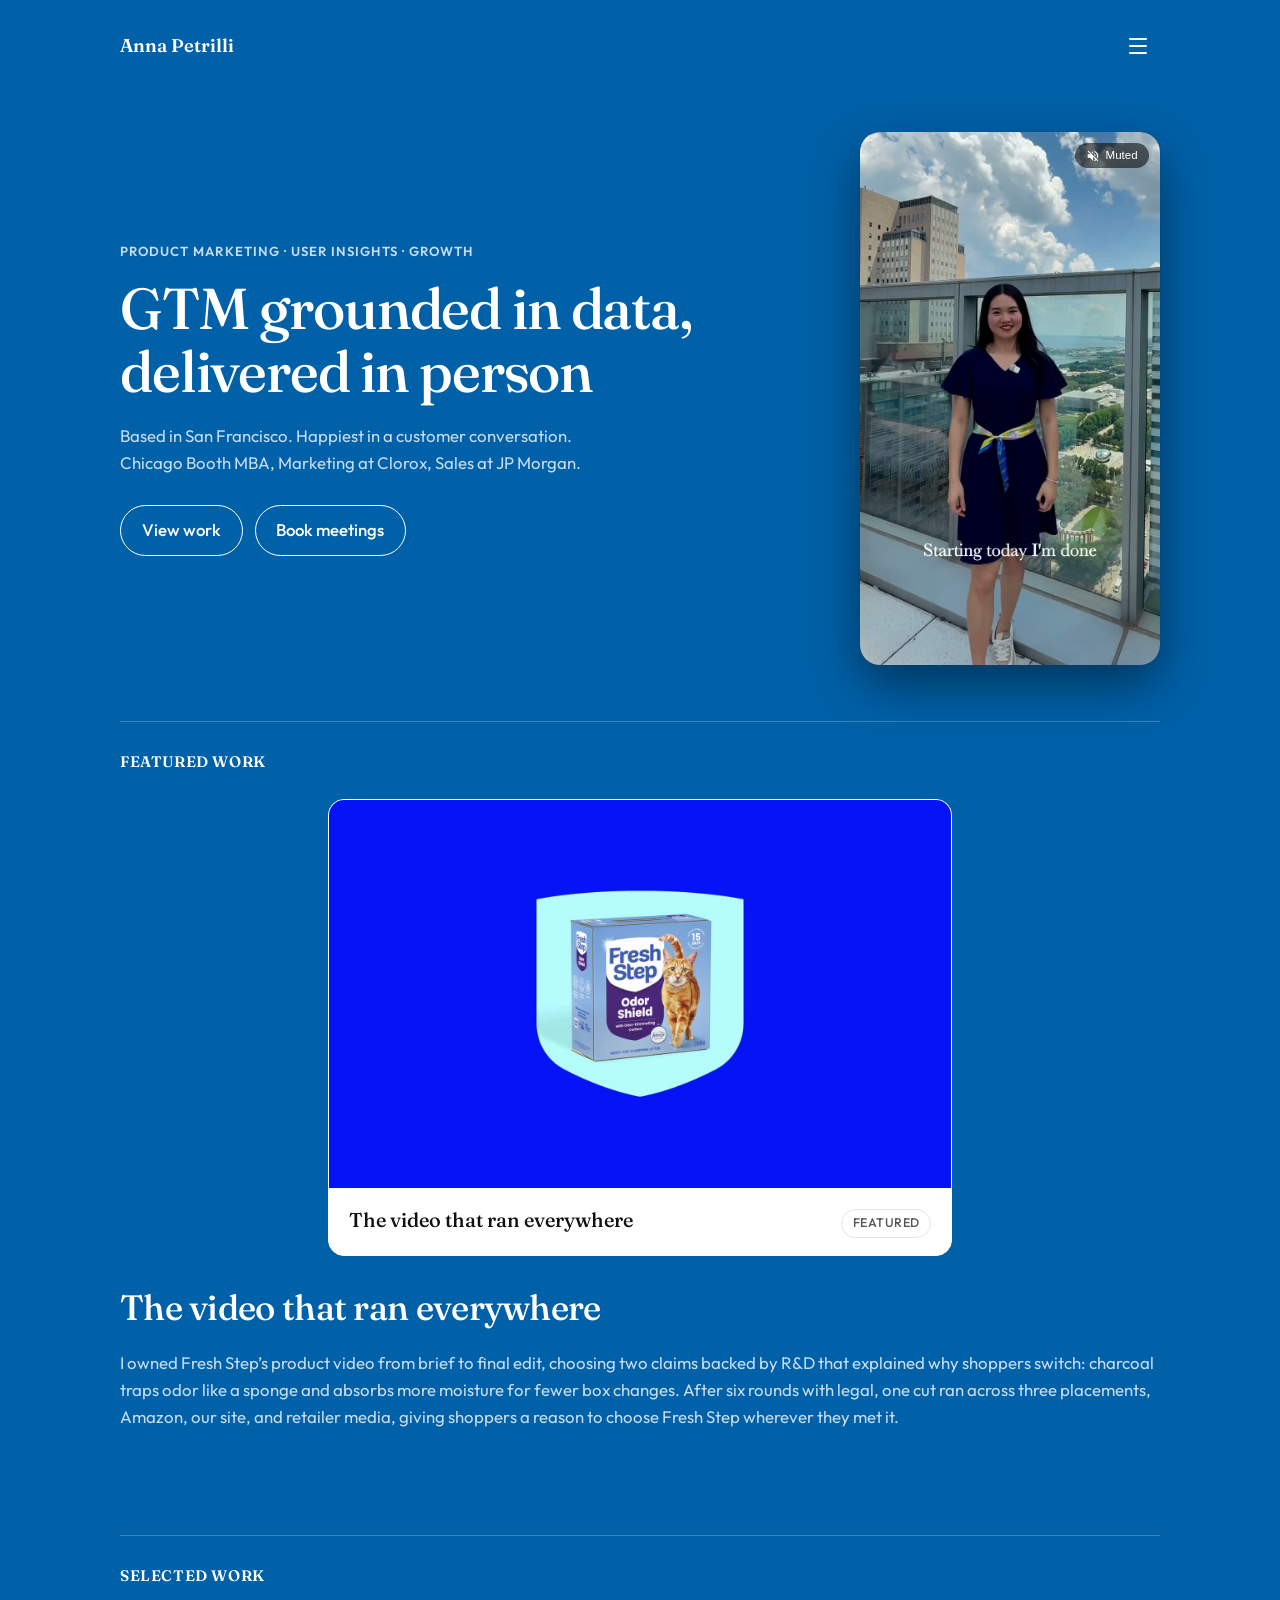
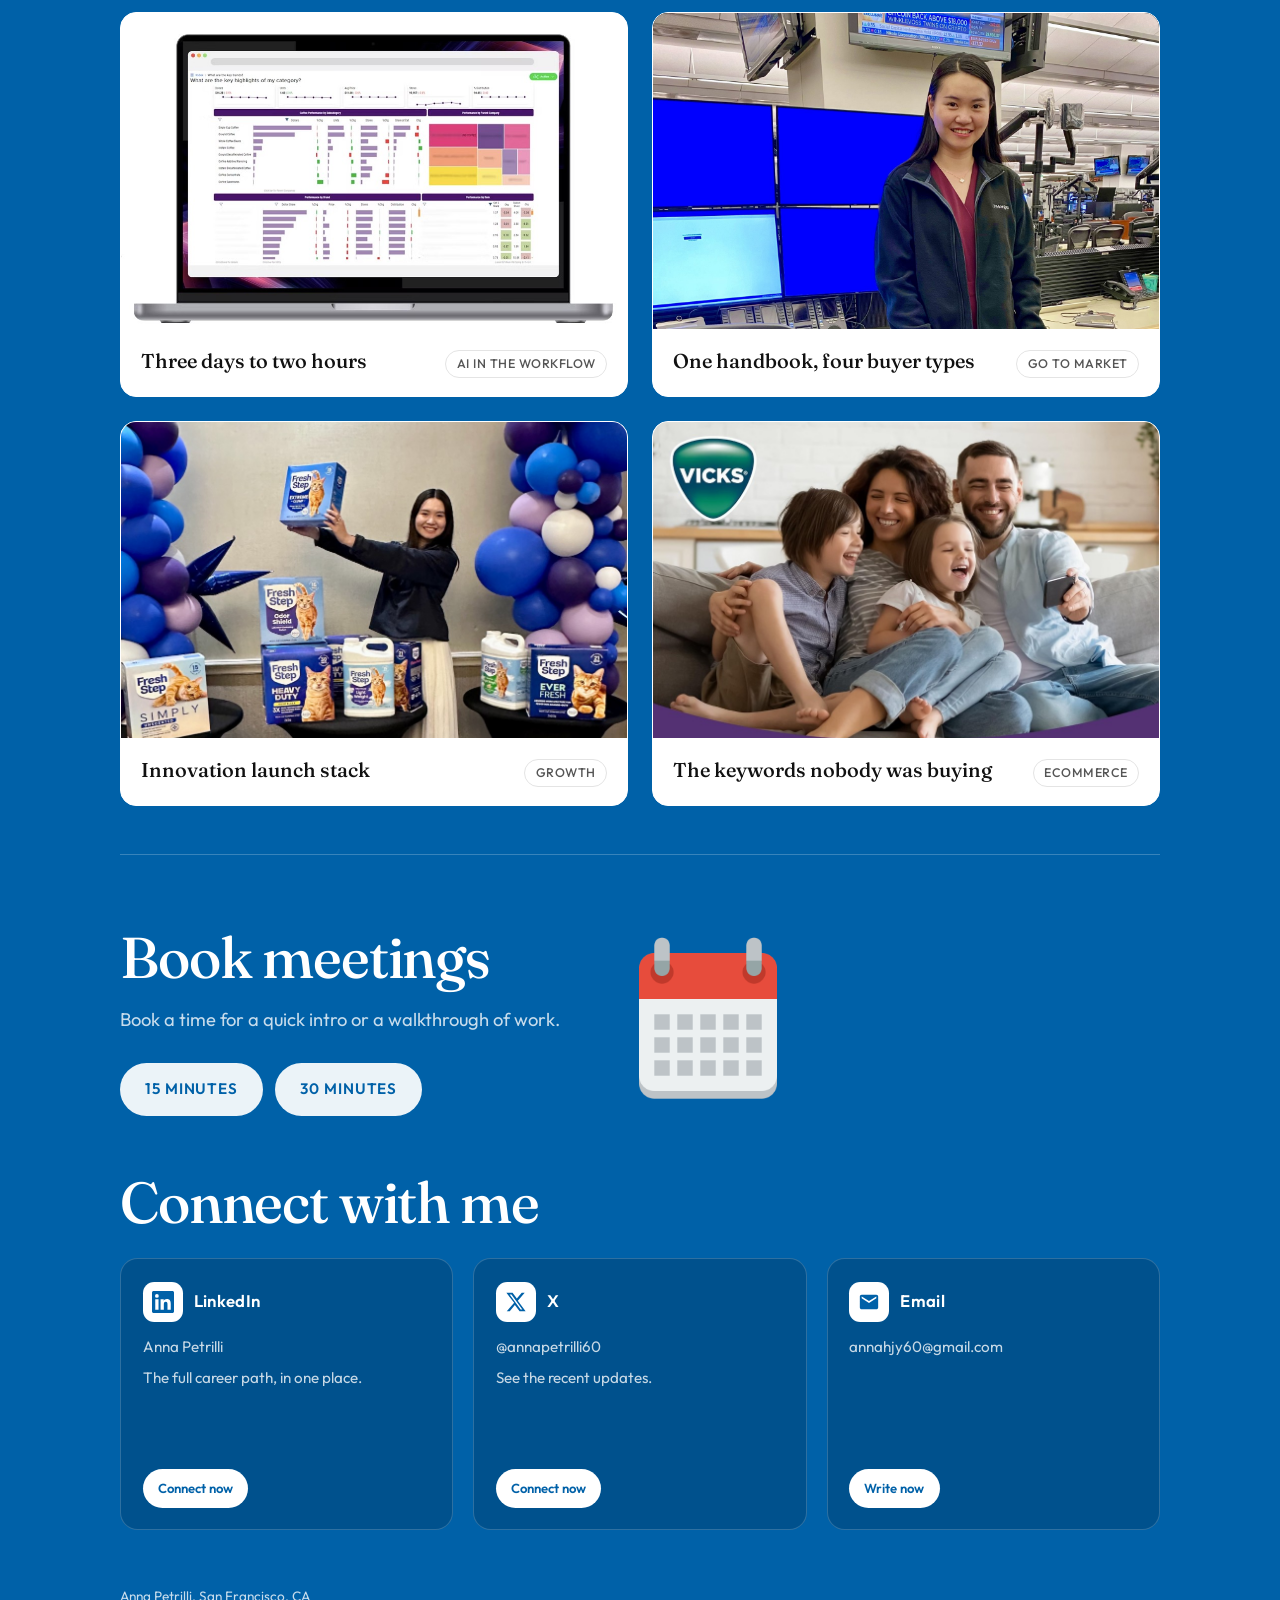
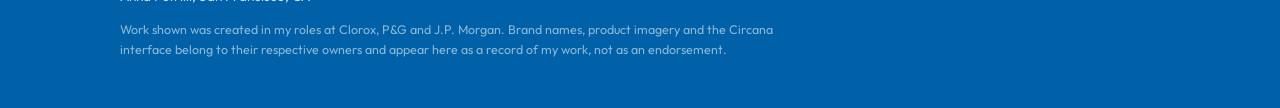
==== commit 53c465b7: "seperate webpage and mobile" ====
--- a/index.html
+++ b/index.html
@@ -133,6 +133,10 @@
           </p>
         </article>
         </div>
+      </section>
+
+      <section id="selected" class="work home-selected desktop-only">
+        <h2>Selected work</h2>
       </section>
 
       <section id="contact" class="contact">
@@ -286,6 +290,6 @@
       <div class="dialog-body"></div>
     </dialog>
 
-    <script src="script.js?v=14"></script>
+    <script src="script.js?v=15"></script>
   </body>
 </html>
